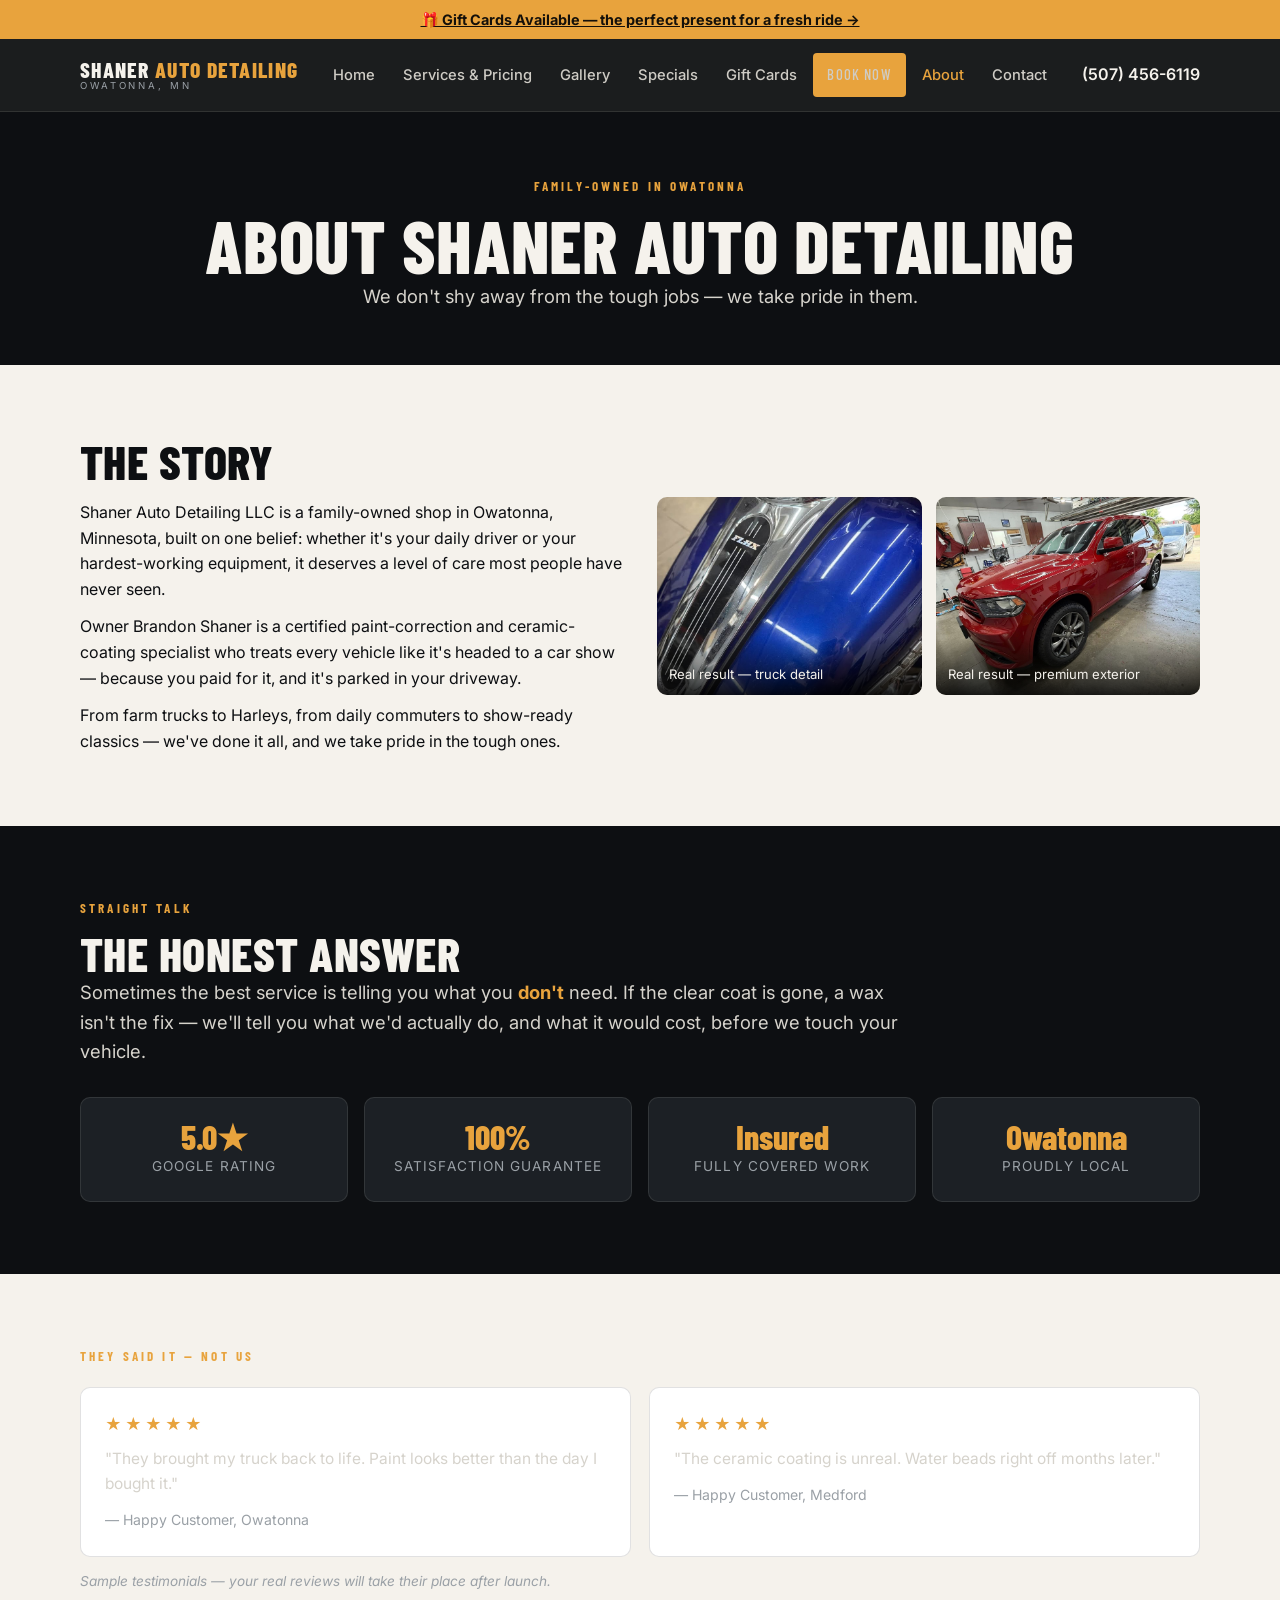
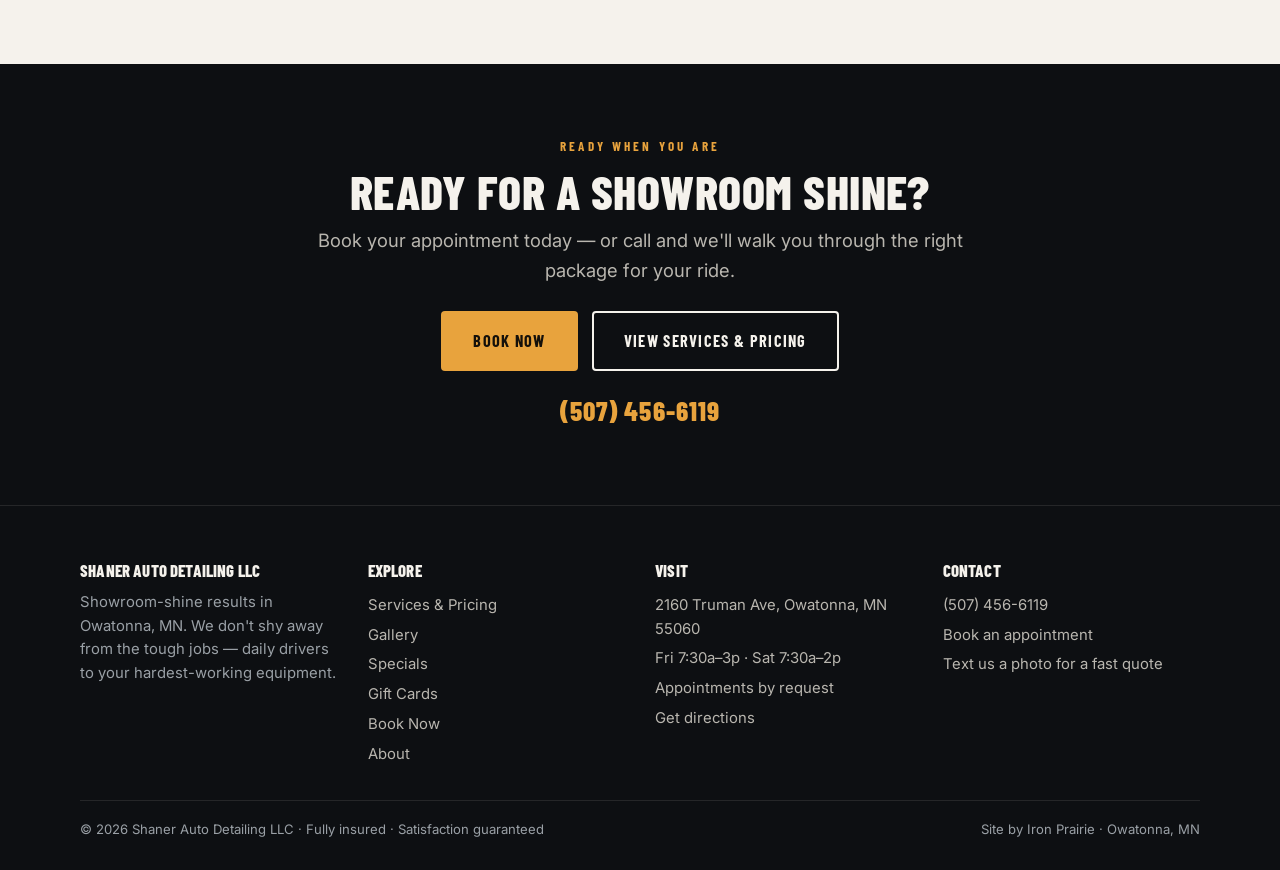
==== about.html @ 33a3d4a0 "Site complete: 8 pages, SEO stack, sitemap, robots, gallery categories" ====
<!DOCTYPE html>
<html lang="en">
<head>
<meta charset="UTF-8">
<meta name="viewport" content="width=device-width, initial-scale=1.0">
<title>About Us | Shaner Auto Detailing LLC — Owatonna, MN</title>
<meta name="description" content="Family-owned auto detailing shop in Owatonna, MN. Certified paint correction &amp; ceramic coating specialist. Real results, honest advice.">
<link rel="canonical" href="https://davebunn1.github.io/shaner-auto-detailing-website/about.html">
<meta property="og:title" content="About Us | Shaner Auto Detailing LLC — Owatonna, MN">
<meta property="og:description" content="Family-owned auto detailing shop in Owatonna, MN. Certified paint correction &amp; ceramic coating specialist. Real results, honest advice.">
<meta property="og:type" content="website">
<meta property="og:url" content="https://davebunn1.github.io/shaner-auto-detailing-website/about.html">
<meta property="og:image" content="https://davebunn1.github.io/shaner-auto-detailing-website/images/IMG_6364.JPG">
<meta name="theme-color" content="#0D0F12">
<link rel="preconnect" href="https://fonts.googleapis.com">
<link rel="preconnect" href="https://fonts.gstatic.com" crossorigin>
<link href="https://fonts.googleapis.com/css2?family=Barlow+Condensed:wght@600;700;800&family=Inter:wght@400;500;600&display=swap" rel="stylesheet">
<link rel="stylesheet" href="css/styles.css">
<link rel="icon" href="data:image/svg+xml,<svg xmlns='http://www.w3.org/2000/svg' viewBox='0 0 100 100'><text y='.9em' font-size='90'>🚗</text></svg>">
<script type="application/ld+json">
{
  "@context": "https://schema.org",
  "@type": "AutoDetailing",
  "name": "Shaner Auto Detailing LLC",
  "description": "Premium auto detailing, paint correction and ceramic coating in Owatonna, Minnesota.",
  "telephone": "+15074566119",
  "address": { "@type": "PostalAddress", "streetAddress": "2160 Truman Ave", "addressLocality": "Owatonna", "addressRegion": "MN", "postalCode": "55060", "addressCountry": "US" },
  "openingHours": ["Fr 07:30-15:00", "Sa 07:30-14:00"],
  "aggregateRating": { "@type": "AggregateRating", "ratingValue": "5.0", "reviewCount": "4" },
  "sameAs": ["https://www.facebook.com/groups/483912313063211/"]
}
</script>

</head>
<body>
<div class="topbar">
  <a href="gift-cards.html">🎁 Gift Cards Available — the perfect present for a fresh ride →</a>
</div>
<header class="site">
  <div class="container nav-wrap">
    <a class="brand" href="index.html">SHANER <span>AUTO DETAILING</span><small>Owatonna, MN</small></a>
    <nav class="main" aria-label="Main">
      <a href="index.html">Home</a>
      <a href="services-pricing.html">Services &amp; Pricing</a>
      <a href="gallery.html">Gallery</a>
      <a href="specials.html">Specials</a>
      <a href="gift-cards.html">Gift Cards</a>
      <a href="book.html" class="btn btn--primary btn-book">Book Now</a>
      <a href="about.html" class="active">About</a>
      <a href="contact.html">Contact</a>
    </nav>
    <div class="header-cta">
      <a class="header-phone" href="tel:+15074566119">(507) 456-6119</a>
      <button class="nav-toggle" aria-label="Menu">☰</button>
    </div>
  </div>
</header>
<main>
  <section class="page-hero">
    <div class="container">
      <div class="eyebrow">Family-owned in Owatonna</div>
      <h1 style="color:var(--cream)">About Shaner Auto Detailing</h1>
      <p class="lead" style="color:#d6d3cc">We don't shy away from the tough jobs — we take pride in them.</p>
    </div>
  </section>

  <section class="section--light">
    <div class="container" style="display:grid;grid-template-columns:repeat(auto-fit,minmax(280px,1fr));gap:34px;align-items:center">
      <div>
        <h2>The story</h2>
        <p style="margin-top:14px">Shaner Auto Detailing LLC is a family-owned shop in Owatonna, Minnesota, built on one belief: whether it's your daily driver or your hardest-working equipment, it deserves a level of care most people have never seen.</p>
        <p style="margin-top:12px">Owner Brandon Shaner is a certified paint-correction and ceramic-coating specialist who treats every vehicle like it's headed to a car show — because you paid for it, and it's parked in your driveway.</p>
        <p style="margin-top:12px">From farm trucks to Harleys, from daily commuters to show-ready classics — we've done it all, and we take pride in the tough ones.</p>
      </div>
      <div class="proof-grid" style="grid-template-columns:repeat(auto-fill,minmax(220px,1fr))">
        <figure class="proof-item"><img src="images/IMG_6311.JPG" alt="Truck detailed by Shaner Auto Detailing in Owatonna MN" loading="lazy"><figcaption class="proof-cap">Real result — truck detail</figcaption></figure>
        <figure class="proof-item"><img src="images/IMG_6365.JPG" alt="Premium exterior detail by Shaner Auto Detailing, Owatonna MN" loading="lazy"><figcaption class="proof-cap">Real result — premium exterior</figcaption></figure>
      </div>
    </div>
  </section>

  <section class="section--dark">
    <div class="container">
      <div class="eyebrow">Straight talk</div>
      <h2 style="color:var(--cream)">The honest answer</h2>
      <p class="lead" style="color:#d6d3cc;max-width:70ch">Sometimes the best service is telling you what you <b style="color:var(--amber)">don't</b> need. If the clear coat is gone, a wax isn't the fix — we'll tell you what we'd actually do, and what it would cost, before we touch your vehicle.</p>
      <div style="display:grid;grid-template-columns:repeat(auto-fit,minmax(240px,1fr));gap:16px;margin-top:30px">
        <div class="stat"><b>5.0★</b><span>Google rating</span></div>
        <div class="stat"><b>100%</b><span>Satisfaction guarantee</span></div>
        <div class="stat"><b>Insured</b><span>Fully covered work</span></div>
        <div class="stat"><b>Owatonna</b><span>Proudly local</span></div>
      </div>
    </div>
  </section>

  <section class="section--light">
    <div class="container">
      <div class="eyebrow">They said it — not us</div>
      <div class="reviews" style="margin-top:20px">
        <div class="review" style="background:#fff;border-color:rgba(13,15,18,.12)">
          <div class="stars">★★★★★</div>
          <p>"They brought my truck back to life. Paint looks better than the day I bought it."</p>
          <cite>— Happy Customer, Owatonna</cite>
        </div>
        <div class="review" style="background:#fff;border-color:rgba(13,15,18,.12)">
          <div class="stars">★★★★★</div>
          <p>"The ceramic coating is unreal. Water beads right off months later."</p>
          <cite>— Happy Customer, Medford</cite>
        </div>
      </div>
      <p class="review-sample-note" style="color:var(--muted)">Sample testimonials — your real reviews will take their place after launch.</p>
    </div>
  </section>
  <section class="section--dark cta-band">
    <div class="container">
      <div class="eyebrow">Ready when you are</div>
      <h2 style="color:var(--cream)">Ready for a showroom shine?</h2>
      <p class="lead" style="color:#b9b6af">Book your appointment today — or call and we'll walk you through the right package for your ride.</p>
      <div class="cta-actions">
        <a class="btn btn--primary" href="book.html">Book Now</a>
        <a class="btn btn--ghost" href="services-pricing.html">View Services &amp; Pricing</a>
      </div>
      <a class="cta-phone-big" href="tel:+15074566119">(507) 456-6119</a>
    </div>
  </section>
</main>
<footer class="site">
  <div class="container">
    <div class="footer-grid">
      <div>
        <h4>Shaner Auto Detailing LLC</h4>
        <p style="color:var(--muted);font-size:.93rem">Showroom-shine results in Owatonna, MN. We don't shy away from the tough jobs — daily drivers to your hardest-working equipment.</p>
      </div>
      <div>
        <h4>Explore</h4>
        <ul>
          <li><a href="services-pricing.html">Services &amp; Pricing</a></li>
          <li><a href="gallery.html">Gallery</a></li>
          <li><a href="specials.html">Specials</a></li>
          <li><a href="gift-cards.html">Gift Cards</a></li>
          <li><a href="book.html">Book Now</a></li>
          <li><a href="about.html">About</a></li>
        </ul>
      </div>
      <div>
        <h4>Visit</h4>
        <ul>
          <li>2160 Truman Ave, Owatonna, MN 55060</li>
          <li>Fri 7:30a–3p · Sat 7:30a–2p</li>
          <li>Appointments by request</li>
          <li><a href="contact.html">Get directions</a></li>
        </ul>
      </div>
      <div>
        <h4>Contact</h4>
        <ul>
          <li><a href="tel:+15074566119">(507) 456-6119</a></li>
          <li><a href="book.html">Book an appointment</a></li>
          <li><a href="contact.html">Text us a photo for a fast quote</a></li>
        </ul>
      </div>
    </div>
    <div class="footer-bottom">
      <span>© 2026 Shaner Auto Detailing LLC · Fully insured · Satisfaction guaranteed</span>
      <span>Site by Iron Prairie · Owatonna, MN</span>
    </div>
  </div>
</footer>
<div class="mobile-bar">
  <a class="mb-book" href="book.html">Book Now</a>
  <a class="mb-call" href="tel:+15074566119">Call (507) 456-6119</a>
</div>
<script src="js/scripts.js"></script>
</body>
</html>
---- css/styles.css ----
/* ============================================================
   SHANER AUTO DETAILING LLC — shared design system
   Iron Prairie · 2026-09-06 · premium dark/amber detailing
   Workers: use ONLY classes defined here. Never inline styles.
   ============================================================ */

:root {
  --charcoal: #0D0F12;
  --graphite: #15181C;
  --graphite-2: #1C2025;
  --amber: #E8A33D;
  --amber-hover: #F4B95A;
  --cream: #F5F2EC;
  --muted: #9AA0A6;
  --line: rgba(245, 242, 236, 0.10);
  --line-light: rgba(13, 15, 18, 0.12);
  --radius: 10px;
  --container: 1120px;
  --shadow: 0 20px 60px rgba(0,0,0,0.45);
  --font-display: "Barlow Condensed", "Arial Narrow", sans-serif;
  --font-body: "Inter", system-ui, -apple-system, sans-serif;
}

* { margin: 0; padding: 0; box-sizing: border-box; }

html { scroll-behavior: smooth; }

body {
  font-family: var(--font-body);
  color: var(--charcoal);
  background: var(--cream);
  line-height: 1.6;
  -webkit-font-smoothing: antialiased;
}

img { max-width: 100%; display: block; }
a { color: var(--amber); text-decoration: none; }
a:hover { color: var(--amber-hover); }
ul { list-style: none; }

.container { width: min(var(--container), 92%); margin-inline: auto; }
.sr-only { position: absolute; width: 1px; height: 1px; padding: 0; margin: -1px; overflow: hidden; clip: rect(0 0 0 0); white-space: nowrap; border: 0; }

section { padding: 72px 0; }
.section--dark { background: var(--charcoal); color: var(--cream); }
.section--graphite { background: var(--graphite); color: var(--cream); }
.section--light { background: var(--cream); color: var(--charcoal); }

.eyebrow {
  font-family: var(--font-display);
  text-transform: uppercase;
  letter-spacing: 0.24em;
  font-weight: 700;
  font-size: 0.82rem;
  color: var(--amber);
  margin-bottom: 10px;
}

h1, h2, h3, h4 {
  font-family: var(--font-display);
  font-weight: 800;
  line-height: 1.02;
  letter-spacing: 0.01em;
  text-transform: uppercase;
}

h1 { font-size: clamp(2.6rem, 6vw, 4.6rem); }
h2 { font-size: clamp(2rem, 4vw, 3rem); }
h3 { font-size: clamp(1.3rem, 2.4vw, 1.8rem); }

.section--light h1, .section--light h2, .section--light h3,
section:not(.section--dark):not(.section--graphite) h2,
section:not(.section--dark):not(.section--graphite) h3 { color: var(--charcoal); }
.section--dark h1, .section--dark h2, .section--dark h3,
.section--graphite h1, .section--graphite h2, .section--graphite h3 { color: var(--cream); }

.lead { font-size: 1.15rem; max-width: 60ch; }
.section--dark .lead, .section--graphite .lead { color: #d6d3cc; }
.muted { color: var(--muted); }

/* ---------- Buttons ---------- */
.btn {
  display: inline-block;
  font-family: var(--font-display);
  font-weight: 700;
  text-transform: uppercase;
  letter-spacing: 0.08em;
  font-size: 1.02rem;
  padding: 15px 30px;
  border-radius: 4px;
  border: 2px solid transparent;
  cursor: pointer;
  transition: all 0.18s ease;
  text-align: center;
}
.btn--primary { background: var(--amber); color: #14100a; }
.btn--primary:hover { background: var(--amber-hover); color: #14100a; transform: translateY(-1px); }
.btn--ghost { border-color: var(--cream); color: var(--cream); background: transparent; }
.btn--ghost:hover { background: rgba(245,242,236,0.10); color: var(--cream); }
.btn--darkghost { border-color: var(--charcoal); color: var(--charcoal); background: transparent; }
.btn--darkghost:hover { background: rgba(13,15,18,0.06); color: var(--charcoal); }
.btn--block { display: block; width: 100%; }
.btn-book { white-space: nowrap; }

/* ---------- Top gift-card strip ---------- */
.topbar {
  background: var(--amber);
  color: #14100a;
  text-align: center;
  font-weight: 600;
  font-size: 0.9rem;
  padding: 8px 16px;
}
.topbar a { color: #14100a; text-decoration: underline; font-weight: 700; }
.topbar a:hover { color: #000; }

/* ---------- Header ---------- */
header.site {
  position: sticky; top: 0; z-index: 100;
  background: rgba(13,15,18,0.94);
  backdrop-filter: blur(10px);
  border-bottom: 1px solid var(--line);
}
.nav-wrap { display: flex; align-items: center; justify-content: space-between; gap: 20px; padding: 14px 0; }
.brand { font-family: var(--font-display); font-weight: 800; text-transform: uppercase; letter-spacing: 0.06em; color: var(--cream); font-size: 1.35rem; line-height: 1; }
.brand span { color: var(--amber); }
.brand small { display: block; font-family: var(--font-body); font-weight: 400; font-size: 0.6rem; letter-spacing: 0.3em; color: var(--muted); text-transform: uppercase; }
nav.main ul { display: flex; align-items: center; gap: 4px; flex-wrap: wrap; }
nav.main a {
  color: #cfccc5; font-weight: 500; font-size: 0.92rem;
  padding: 8px 12px; border-radius: 4px;
}
nav.main a:hover { color: var(--cream); }
nav.main a.active { color: var(--amber); }
.header-cta { display: flex; align-items: center; gap: 12px; }
.header-phone { color: var(--cream); font-weight: 600; white-space: nowrap; }
.header-phone:hover { color: var(--amber); }
.nav-toggle { display: none; background: none; border: 0; color: var(--cream); font-size: 1.6rem; cursor: pointer; line-height: 1; }

/* ---------- Mobile bottom action bar ---------- */
.mobile-bar { display: none; }

/* ---------- Hero ---------- */
.hero {
  position: relative;
  background: var(--charcoal) center/cover no-repeat;
  color: var(--cream);
  text-align: center;
  padding: 96px 0 110px;
  overflow: hidden;
}
.hero::before {
  content: "";
  position: absolute; inset: 0;
  background: linear-gradient(180deg, rgba(13,15,18,0.55) 0%, rgba(13,15,18,0.82) 100%);
}
.hero > .container { position: relative; z-index: 2; }
.hero-logo { display: flex; justify-content: center; margin-bottom: 26px; }
.hero-logo img {
  width: min(500px, 90vw);
  filter: drop-shadow(0 0 34px rgba(232,163,61,0.35));
}
.hero h1 { margin-bottom: 18px; color: var(--cream); }
.hero .lead { margin-inline: auto; margin-bottom: 30px; }
.hero-ctas { display: flex; gap: 14px; justify-content: center; flex-wrap: wrap; }
.hero-wordmark { font-family: var(--font-display); font-weight: 800; font-size: clamp(2.8rem, 8vw, 5rem); letter-spacing: 0.02em; line-height: 0.95; text-transform: uppercase; color: var(--cream); }
.hero-wordmark span { color: var(--amber); }
.hero-wordmark-sub { font-family: var(--font-display); letter-spacing: 0.42em; text-transform: uppercase; font-weight: 600; color: var(--muted); font-size: clamp(0.8rem, 2vw, 1.05rem); margin-top: 6px; }

/* ---------- Trust ribbon / stats ---------- */
.trust-ribbon { display: flex; gap: 26px; justify-content: center; flex-wrap: wrap; margin-top: 34px; color: #d6d3cc; font-size: 0.95rem; font-weight: 500; }
.trust-ribbon b { color: var(--amber); }
.stat-band { display: grid; grid-template-columns: repeat(auto-fit, minmax(190px, 1fr)); gap: 18px; }
.stat { background: var(--graphite-2); border: 1px solid var(--line); border-radius: var(--radius); padding: 22px; text-align: center; }
.stat b { display: block; font-family: var(--font-display); font-size: 2.1rem; font-weight: 800; color: var(--amber); line-height: 1; }
.stat span { font-size: 0.85rem; color: var(--muted); text-transform: uppercase; letter-spacing: 0.08em; }

/* ---------- Pillars ---------- */
.pillars { display: grid; grid-template-columns: repeat(auto-fit, minmax(240px, 1fr)); gap: 18px; }
.pillar { background: var(--graphite-2); border: 1px solid var(--line); border-radius: var(--radius); padding: 26px; border-top: 3px solid var(--amber); }
.pillar h3 { color: var(--cream); margin-bottom: 8px; }
.pillar p { color: #b9b6af; font-size: 0.95rem; }

/* ---------- Package cards ---------- */
.pkg-cards { display: grid; grid-template-columns: repeat(auto-fit, minmax(260px, 1fr)); gap: 20px; align-items: stretch; }
.pkg-card {
  position: relative;
  background: var(--cream);
  border: 1px solid var(--line-light);
  border-radius: var(--radius);
  padding: 30px 26px 26px;
  display: flex; flex-direction: column;
  box-shadow: 0 6px 24px rgba(13,15,18,0.06);
}
.section--dark .pkg-card, .section--graphite .pkg-card { background: var(--graphite-2); border-color: var(--line); color: var(--cream); }
.pkg-card--popular { border: 2px solid var(--amber); box-shadow: 0 18px 44px rgba(232,163,61,0.18); }
.popular-tag {
  position: absolute; top: -14px; left: 50%; transform: translateX(-50%);
  background: var(--amber); color: #14100a;
  font-family: var(--font-display); font-weight: 800; font-size: 0.8rem; letter-spacing: 0.16em;
  text-transform: uppercase; padding: 6px 16px; border-radius: 20px; white-space: nowrap;
}
.pkg-name { font-family: var(--font-display); font-weight: 800; font-size: 1.6rem; text-transform: uppercase; color: var(--charcoal); }
.section--dark .pkg-name, .section--graphite .pkg-name { color: var(--cream); }
.pkg-price { font-family: var(--font-display); font-weight: 800; font-size: 2.6rem; color: var(--amber); margin: 8px 0 2px; line-height: 1; }
.pkg-price small { font-size: 1rem; font-family: var(--font-body); color: var(--muted); font-weight: 500; }
.pkg-time { font-size: 0.82rem; color: var(--muted); text-transform: uppercase; letter-spacing: 0.06em; margin-bottom: 14px; }
.pkg-includes { flex: 1; margin-bottom: 20px; }
.pkg-includes li { padding: 5px 0 5px 26px; position: relative; font-size: 0.95rem; color: #3c3f45; }
.section--dark .pkg-includes li, .section--graphite .pkg-includes li { color: #c9c6bf; }
.pkg-includes li::before { content: "✓"; position: absolute; left: 0; color: var(--amber); font-weight: 700; }
.pkg-note { font-size: 0.85rem; color: var(--muted); margin-bottom: 14px; }

/* ---------- Add-ons ---------- */
.addons { display: grid; grid-template-columns: repeat(auto-fit, minmax(230px, 1fr)); gap: 10px 26px; }
.addon { display: flex; justify-content: space-between; gap: 14px; border-bottom: 1px dashed var(--line-light); padding: 9px 0; font-size: 0.96rem; }
.section--dark .addon, .section--graphite .addon { border-color: var(--line); color: #d6d3cc; }
.addon b { color: var(--amber); white-space: nowrap; }

/* ---------- Proof / gallery ---------- */
.proof-grid { display: grid; grid-template-columns: repeat(auto-fill, minmax(250px, 1fr)); gap: 14px; }
.proof-item { position: relative; border-radius: var(--radius); overflow: hidden; background: var(--graphite-2); }
.proof-item img { width: 100%; aspect-ratio: 4/3; object-fit: cover; transition: transform 0.3s ease; }
.proof-item:hover img { transform: scale(1.04); }
.proof-cap { position: absolute; left: 0; right: 0; bottom: 0; padding: 26px 12px 10px; font-size: 0.82rem; color: var(--cream); background: linear-gradient(transparent, rgba(0,0,0,0.85)); }
.proof-cap a { display: block; font-weight: 700; color: var(--amber); }
.proof-cap a:hover { color: var(--amber-hover); }
.gallery-tabs { display: flex; gap: 8px; flex-wrap: wrap; margin-bottom: 24px; }
.gallery-tab { border: 1px solid var(--line-light); background: transparent; color: var(--charcoal); font-family: var(--font-display); text-transform: uppercase; letter-spacing: 0.08em; font-weight: 700; padding: 8px 18px; border-radius: 30px; cursor: pointer; }
.section--dark .gallery-tab, .section--graphite .gallery-tab { border-color: var(--line); color: var(--cream); }
.gallery-tab.active { background: var(--amber); border-color: var(--amber); color: #14100a; }
.gallery-grid { display: grid; grid-template-columns: repeat(auto-fill, minmax(220px, 1fr)); gap: 12px; }
.gallery-grid .proof-item { cursor: zoom-in; }
.gallery-item.hidden { display: none; }

/* ---------- Before/after slider ---------- */
.beforeafter { position: relative; width: 100%; max-width: 720px; margin-inline: auto; aspect-ratio: 16/10; overflow: hidden; border-radius: var(--radius); user-select: none; touch-action: none; }
.beforeafter img { position: absolute; inset: 0; width: 100%; height: 100%; object-fit: cover; pointer-events: none; }
.beforeafter .ba-after { clip-path: inset(0 0 0 50%); }
.beforeafter .ba-divider { position: absolute; top: 0; bottom: 0; left: 50%; width: 3px; background: var(--amber); cursor: ew-resize; transform: translateX(-50%); }
.beforeafter .ba-handle { position: absolute; top: 50%; left: 50%; transform: translate(-50%, -50%); width: 44px; height: 44px; border-radius: 50%; background: var(--amber); color: #14100a; display: grid; place-items: center; font-size: 1.1rem; box-shadow: 0 4px 14px rgba(0,0,0,0.5); }
.ba-label { position: absolute; top: 12px; font-family: var(--font-display); font-weight: 700; letter-spacing: 0.12em; text-transform: uppercase; font-size: 0.78rem; background: rgba(13,15,18,0.75); color: var(--cream); padding: 4px 12px; border-radius: 20px; }
.ba-label--before { left: 12px; }
.ba-label--after { right: 12px; }

/* ---------- Reviews ---------- */
.reviews { display: grid; grid-template-columns: repeat(auto-fit, minmax(280px, 1fr)); gap: 18px; }
.review { background: var(--graphite-2); border: 1px solid var(--line); border-radius: var(--radius); padding: 24px; }
.review .stars { color: var(--amber); letter-spacing: 0.18em; margin-bottom: 10px; }
.review p { color: #d6d3cc; font-size: 0.97rem; }
.review cite { display: block; margin-top: 12px; font-style: normal; color: var(--muted); font-size: 0.88rem; }
.review-sample-note { font-size: 0.85rem; color: var(--muted); font-style: italic; margin-top: 14px; }

/* ---------- FAQ ---------- */
.faq details { background: var(--graphite-2); border: 1px solid var(--line); border-radius: var(--radius); padding: 16px 20px; margin-bottom: 10px; }
.faq summary { cursor: pointer; font-weight: 600; color: var(--cream); }
.faq details p { color: #b9b6af; margin-top: 10px; font-size: 0.95rem; }

/* ---------- Demo badge / gift denoms / booking demo ---------- */
.demo-badge {
  display: inline-block;
  border: 2px dashed var(--amber);
  color: var(--amber);
  font-family: var(--font-display); font-weight: 700; text-transform: uppercase;
  letter-spacing: 0.14em; font-size: 0.8rem;
  padding: 6px 14px; border-radius: 4px;
}
.offer-deadline {
  display: inline-block;
  background: rgba(232,163,61,0.14);
  border: 1px solid var(--amber);
  color: var(--amber);
  font-family: var(--font-display); font-weight: 700; text-transform: uppercase;
  letter-spacing: 0.1em; font-size: 0.8rem;
  padding: 5px 14px; border-radius: 20px;
  margin-bottom: 12px;
}
button.gift-denom { font: inherit; color: var(--cream); cursor: pointer; }
button.gift-denom span { display: block; margin-top: 4px; }
.gift-denoms { display: grid; grid-template-columns: repeat(auto-fit, minmax(180px, 1fr)); gap: 16px; max-width: 820px; margin-inline: auto; }
.gift-denom { background: var(--graphite-2); border: 1px solid var(--line); border-radius: var(--radius); padding: 24px 18px; text-align: center; cursor: pointer; transition: all 0.18s ease; }
.gift-denom:hover { border-color: var(--amber); transform: translateY(-2px); }
.gift-denom b { font-family: var(--font-display); font-size: 2.2rem; font-weight: 800; color: var(--amber); display: block; }
.gift-denom span { color: var(--muted); font-size: 0.88rem; }
.giftcard-visual { max-width: 380px; margin-inline: auto; border-radius: 14px; overflow: hidden; box-shadow: var(--shadow); border: 1px solid var(--line); }
.giftcard-visual img { width: 100%; aspect-ratio: 5/3; object-fit: cover; }
.booking-demo { max-width: 640px; margin-inline: auto; background: var(--graphite-2); border: 1px solid var(--line); border-radius: var(--radius); padding: 28px; text-align: left; }
.booking-demo h3 { color: var(--cream); }
.demo-calendar { display: grid; grid-template-columns: repeat(7, 1fr); gap: 6px; margin: 16px 0; }
.demo-calendar .day { aspect-ratio: 1; border-radius: 6px; border: 1px solid var(--line); display: grid; place-items: center; font-size: 0.85rem; color: #b9b6af; }
.demo-calendar .day.available { background: rgba(232,163,61,0.16); color: var(--amber); border-color: rgba(232,163,61,0.5); font-weight: 600; }
.demo-calendar .day.unavailable { opacity: 0.28; }
.demo-fields { display: grid; gap: 10px; margin: 16px 0; }
.demo-fields input, .demo-fields select {
  width: 100%; background: var(--charcoal); border: 1px solid var(--line); color: var(--cream);
  border-radius: 6px; padding: 12px 14px; font-family: var(--font-body); font-size: 0.95rem;
}
.demo-fields input:focus, .demo-fields select:focus { outline: none; border-color: var(--amber); }

/* ---------- Modal ---------- */
.modal-overlay { position: fixed; inset: 0; background: rgba(10,10,12,0.78); display: none; align-items: center; justify-content: center; z-index: 300; padding: 20px; }
.modal-overlay.open { display: flex; }
.modal { background: var(--graphite); color: var(--cream); border: 1px solid var(--line); border-radius: 14px; max-width: 500px; width: 100%; padding: 30px; position: relative; box-shadow: var(--shadow); }
.modal h3 { color: var(--cream); }
.modal .close-modal { position: absolute; top: 14px; right: 16px; background: none; border: 0; color: var(--muted); font-size: 1.6rem; cursor: pointer; line-height: 1; }
.modal p { color: #b9b6af; }
.modal .demo-fields { margin-top: 14px; }
.modal-note { margin-top: 16px; font-size: 0.85rem; color: var(--amber); }

/* ---------- CTA band / footer ---------- */
.cta-band { text-align: center; }
.cta-band h2 { margin-bottom: 10px; }
.cta-band .lead { margin-inline: auto; margin-bottom: 26px; }
.cta-actions { display: flex; gap: 14px; justify-content: center; flex-wrap: wrap; }
.cta-phone-big { display: inline-block; margin-top: 18px; font-family: var(--font-display); font-size: 1.7rem; font-weight: 800; color: var(--amber); letter-spacing: 0.04em; }
.cta-phone-big:hover { color: var(--amber-hover); }

footer.site { background: var(--charcoal); color: #b9b6af; padding: 56px 0 30px; border-top: 1px solid var(--line); }
.footer-grid { display: grid; grid-template-columns: repeat(auto-fit, minmax(220px, 1fr)); gap: 30px; margin-bottom: 30px; }
footer h4 { color: var(--cream); font-size: 1.05rem; margin-bottom: 12px; }
footer a { color: #b9b6af; }
footer a:hover { color: var(--amber); }
footer li { padding: 3px 0; font-size: 0.93rem; }
.footer-bottom { border-top: 1px solid var(--line); padding-top: 18px; font-size: 0.82rem; color: var(--muted); display: flex; justify-content: space-between; gap: 12px; flex-wrap: wrap; }

/* ---------- Page hero (inner pages) ---------- */
.page-hero { background: var(--charcoal); color: var(--cream); padding: 64px 0 54px; text-align: center; }
.page-hero h1 { color: var(--cream); }
.page-hero .lead { margin-inline: auto; color: #d6d3cc; max-width: 64ch; }

/* ---------- Map / contact ---------- */
.map-frame { border: 0; width: 100%; height: 380px; border-radius: var(--radius); filter: saturate(0.85); }
.contact-grid { display: grid; grid-template-columns: 1.1fr 1fr; gap: 26px; align-items: start; }
.contact-info-card { background: var(--graphite-2); border: 1px solid var(--line); border-radius: var(--radius); padding: 26px; }
.contact-info-card li { padding: 8px 0; color: #d6d3cc; border-bottom: 1px solid var(--line); }
.contact-info-card li:last-child { border-bottom: 0; }
.contact-info-card b { color: var(--amber); }

/* ---------- Lightbox ---------- */
.lightbox { position: fixed; inset: 0; background: rgba(8,9,11,0.94); display: none; align-items: center; justify-content: center; z-index: 400; padding: 3vh 3vw; }
.lightbox.open { display: flex; }
.lightbox img { max-width: 100%; max-height: 88vh; border-radius: 8px; }
.lightbox .lb-cap { position: absolute; bottom: 2vh; left: 0; right: 0; text-align: center; color: var(--cream); font-size: 0.9rem; }
.lightbox .lb-close, .lightbox .lb-prev, .lightbox .lb-next { position: absolute; background: rgba(13,15,18,0.7); border: 0; color: var(--cream); width: 46px; height: 46px; border-radius: 50%; cursor: pointer; font-size: 1.4rem; }
.lightbox .lb-close { top: 18px; right: 18px; }
.lightbox .lb-prev { left: 14px; top: 50%; transform: translateY(-50%); }
.lightbox .lb-next { right: 14px; top: 50%; transform: translateY(-50%); }

/* ---------- Responsive ---------- */
@media (max-width: 860px) {
  nav.main { display: none; }
  nav.main.open { display: flex; position: absolute; top: 100%; left: 0; right: 0; background: var(--graphite); flex-direction: column; padding: 14px 6%; border-bottom: 1px solid var(--line); }
  .nav-toggle { display: block; }
  .header-phone { display: none; }
  section { padding: 52px 0; }
  .contact-grid { grid-template-columns: 1fr; }
  .mobile-bar {
    display: flex; position: fixed; bottom: 0; left: 0; right: 0; z-index: 200;
    background: var(--charcoal); border-top: 1px solid var(--line);
  }
  .mobile-bar a { flex: 1; text-align: center; padding: 15px 6px; font-family: var(--font-display); font-weight: 700; text-transform: uppercase; letter-spacing: 0.06em; font-size: 0.98rem; }
  .mobile-bar .mb-book { background: var(--amber); color: #14100a; }
  .mobile-bar .mb-call { color: var(--cream); border-left: 1px solid var(--line); }
  body { padding-bottom: 54px; }
}

@media (max-width: 520px) {
  .btn { padding: 13px 20px; font-size: 0.96rem; }
  .proof-grid, .gallery-grid { grid-template-columns: repeat(auto-fill, minmax(150px, 1fr)); }
}
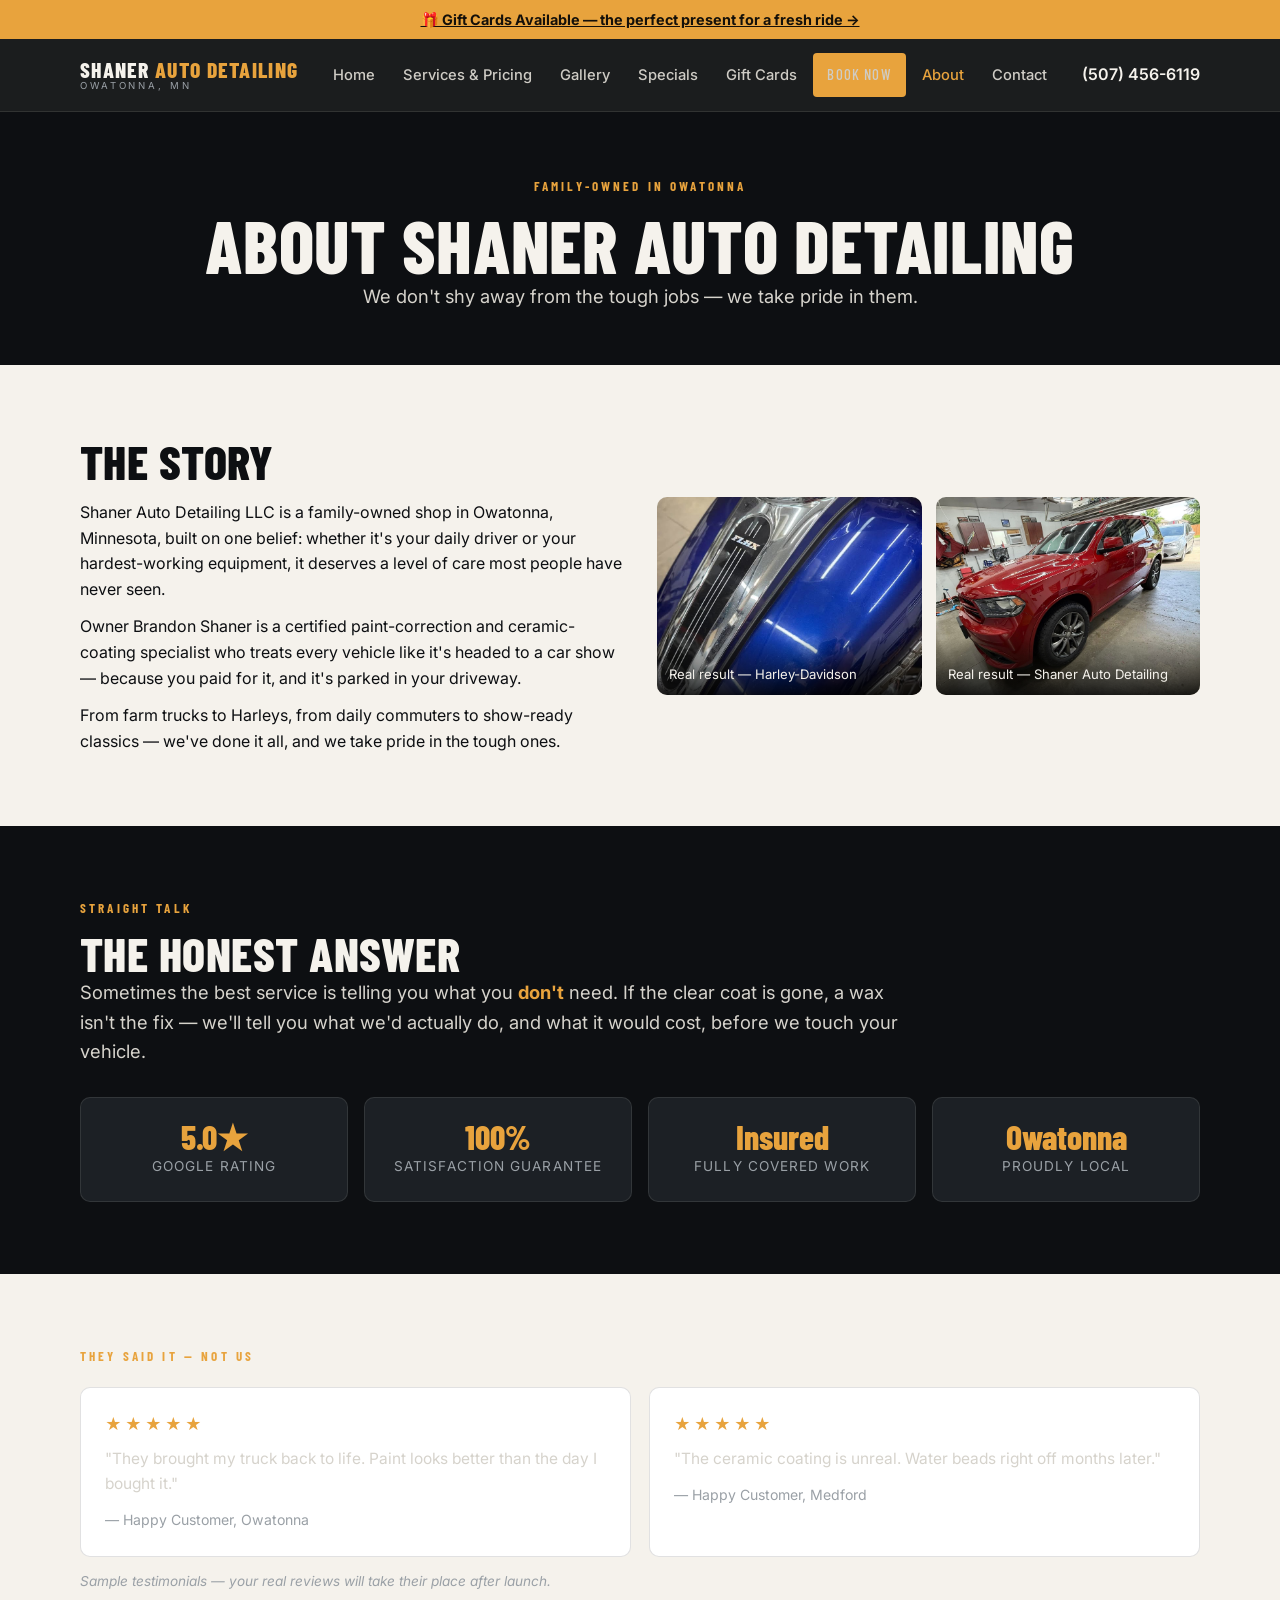
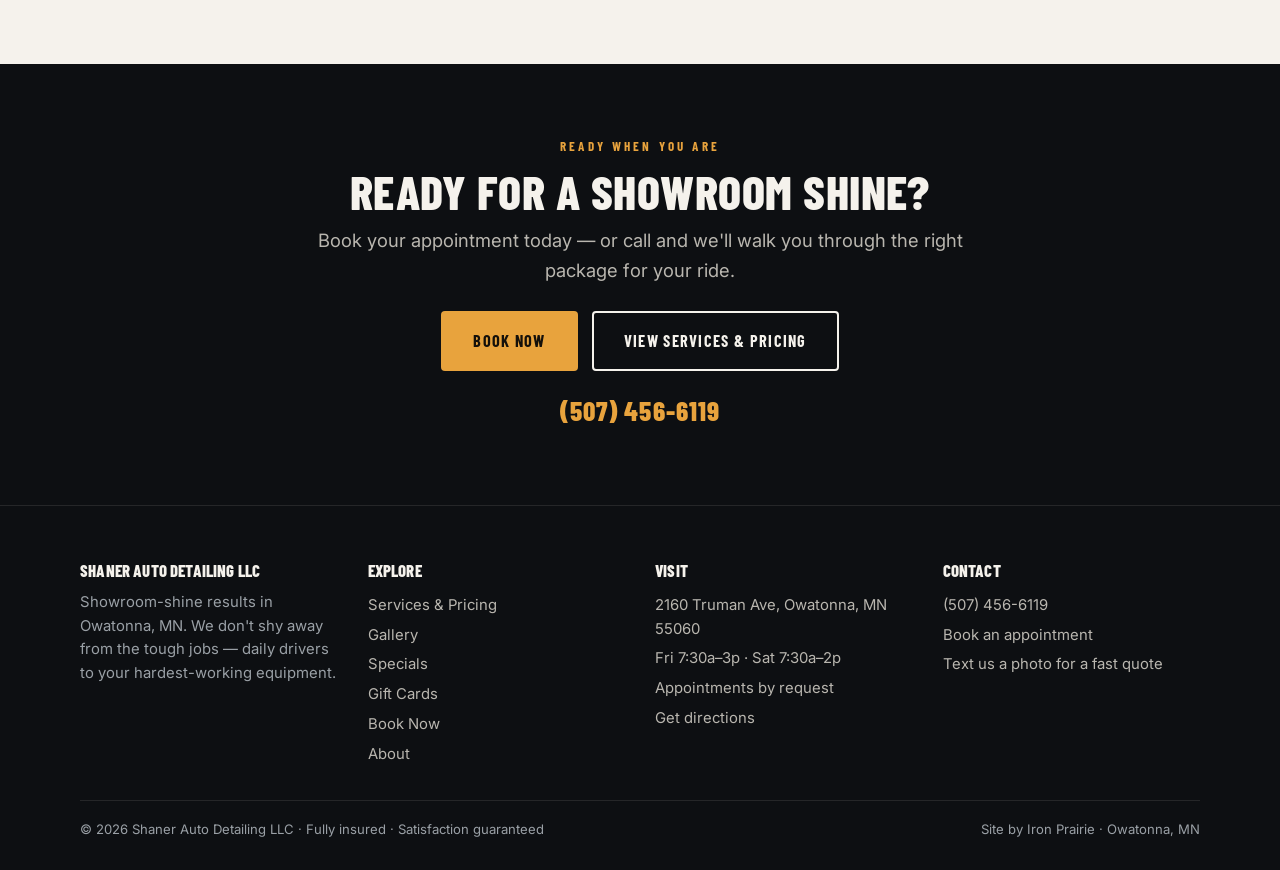
==== commit 7540863a: "Fix Harley caption; neutralize unverified photo captions" ====
--- a/about.html
+++ b/about.html
@@ -73,8 +73,8 @@
         <p style="margin-top:12px">From farm trucks to Harleys, from daily commuters to show-ready classics — we've done it all, and we take pride in the tough ones.</p>
       </div>
       <div class="proof-grid" style="grid-template-columns:repeat(auto-fill,minmax(220px,1fr))">
-        <figure class="proof-item"><img src="images/IMG_6311.JPG" alt="Truck detailed by Shaner Auto Detailing in Owatonna MN" loading="lazy"><figcaption class="proof-cap">Real result — truck detail</figcaption></figure>
-        <figure class="proof-item"><img src="images/IMG_6365.JPG" alt="Premium exterior detail by Shaner Auto Detailing, Owatonna MN" loading="lazy"><figcaption class="proof-cap">Real result — premium exterior</figcaption></figure>
+        <figure class="proof-item"><img src="images/IMG_6311.JPG" alt="Harley-Davidson detailed by Shaner Auto Detailing in Owatonna MN" loading="lazy"><figcaption class="proof-cap">Real result — Harley-Davidson</figcaption></figure>
+        <figure class="proof-item"><img src="images/IMG_6365.JPG" alt="Real detailing result — Shaner Auto Detailing, Owatonna MN" loading="lazy"><figcaption class="proof-cap">Real result — Shaner Auto Detailing</figcaption></figure>
       </div>
     </div>
   </section>
--- a/css/styles.css
+++ b/css/styles.css
@@ -166,6 +166,7 @@
 .hero-wordmark { font-family: var(--font-display); font-weight: 800; font-size: clamp(2.8rem, 8vw, 5rem); letter-spacing: 0.02em; line-height: 0.95; text-transform: uppercase; color: var(--cream); }
 .hero-wordmark span { color: var(--amber); }
 .hero-wordmark-sub { font-family: var(--font-display); letter-spacing: 0.42em; text-transform: uppercase; font-weight: 600; color: var(--muted); font-size: clamp(0.8rem, 2vw, 1.05rem); margin-top: 6px; }
+.hero--home { background-image: url('../images/IMG_6365.JPG'); }
 
 /* ---------- Trust ribbon / stats ---------- */
 .trust-ribbon { display: flex; gap: 26px; justify-content: center; flex-wrap: wrap; margin-top: 34px; color: #d6d3cc; font-size: 0.95rem; font-weight: 500; }
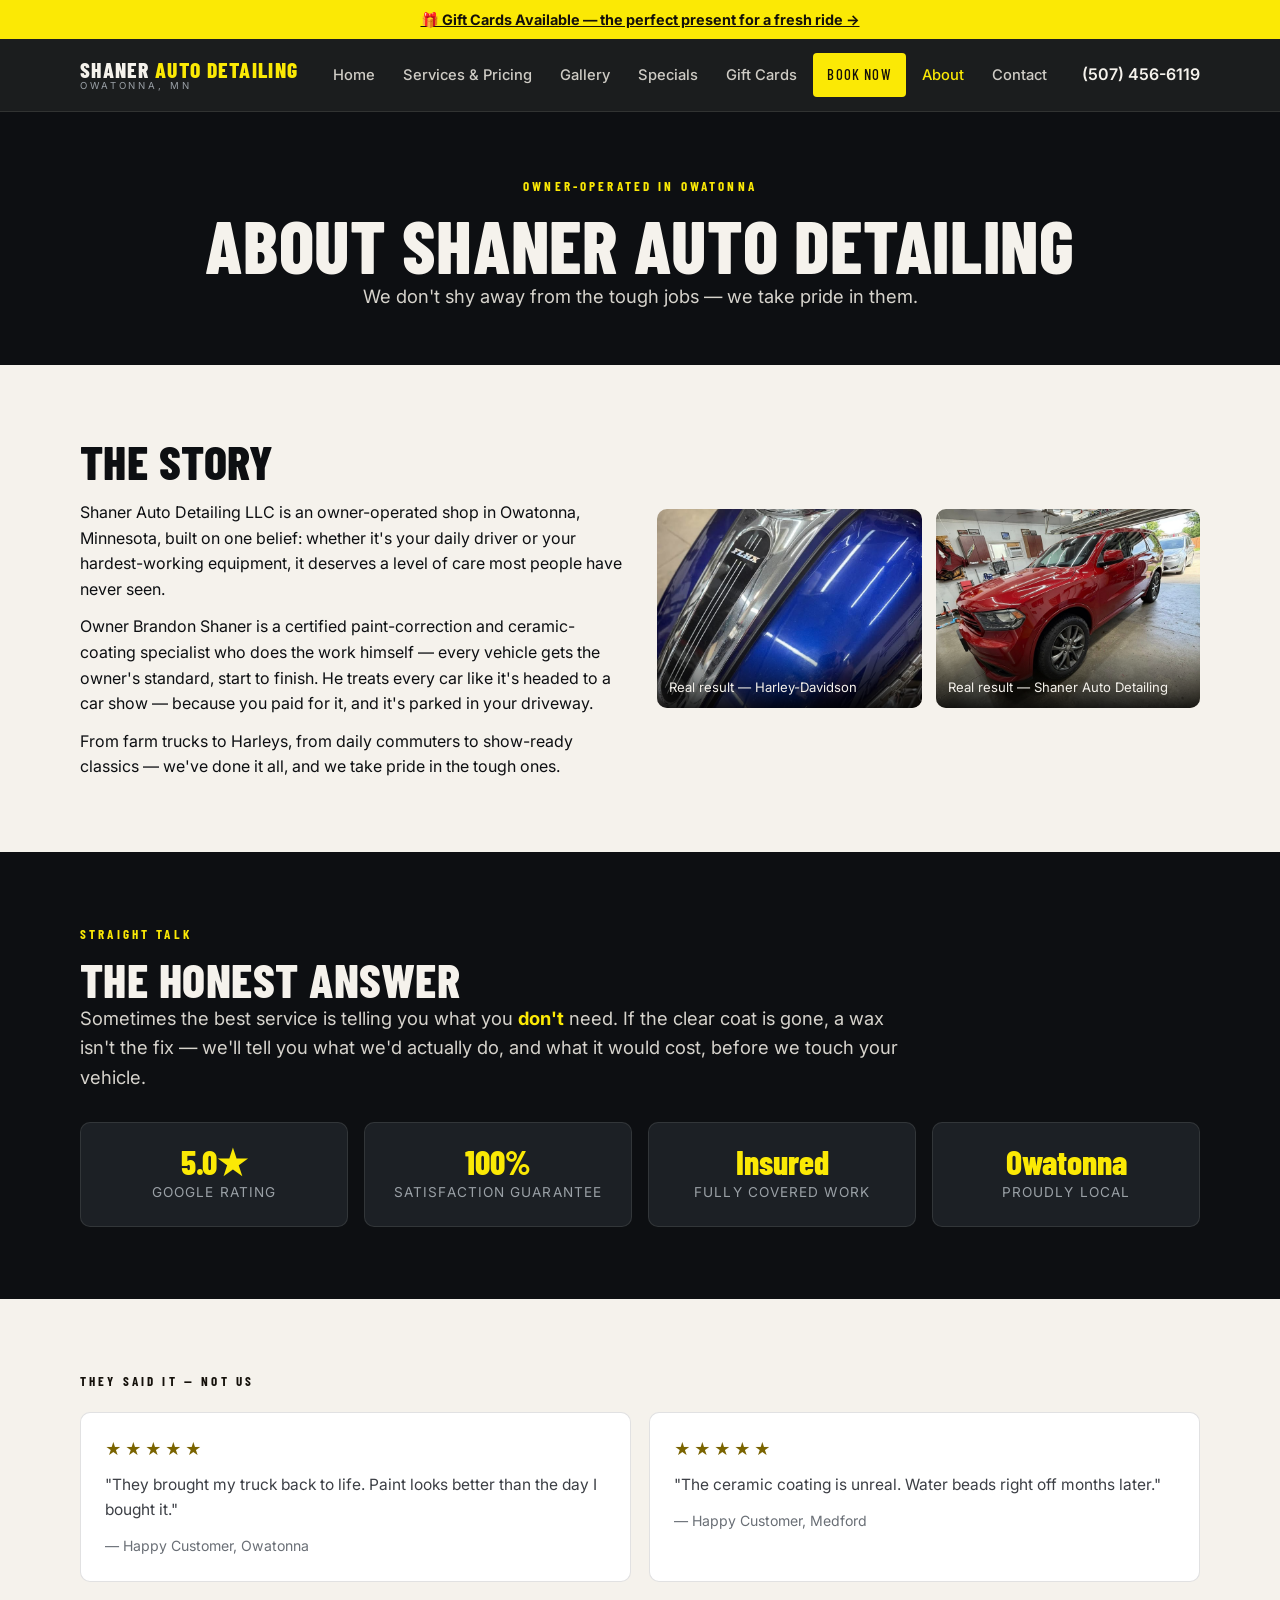
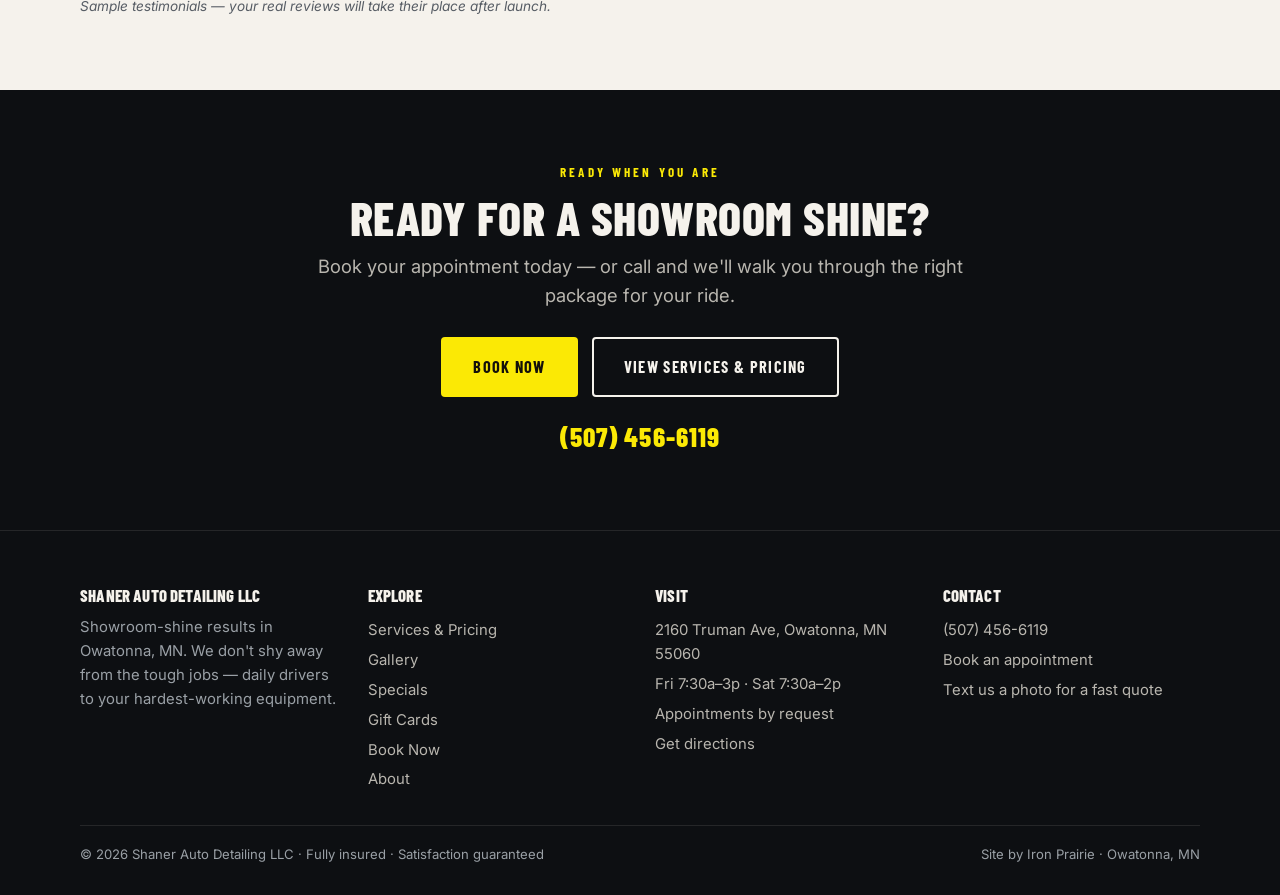
==== commit c5d1bff4: "Identity: owner-operated & independent voice (Brandon solo, ex-All The Details) — About story/meta/t" ====
--- a/about.html
+++ b/about.html
@@ -4,10 +4,10 @@
 <meta charset="UTF-8">
 <meta name="viewport" content="width=device-width, initial-scale=1.0">
 <title>About Us | Shaner Auto Detailing LLC — Owatonna, MN</title>
-<meta name="description" content="Family-owned auto detailing shop in Owatonna, MN. Certified paint correction &amp; ceramic coating specialist. Real results, honest advice.">
+<meta name="description" content="Owner-operated auto detailing shop in Owatonna, MN. Brandon Shaner does the work himself. Certified paint correction &amp; ceramic coating specialist. Real results, honest advice.">
 <link rel="canonical" href="https://davebunn1.github.io/shaner-auto-detailing-website/about.html">
 <meta property="og:title" content="About Us | Shaner Auto Detailing LLC — Owatonna, MN">
-<meta property="og:description" content="Family-owned auto detailing shop in Owatonna, MN. Certified paint correction &amp; ceramic coating specialist. Real results, honest advice.">
+<meta property="og:description" content="Owner-operated auto detailing shop in Owatonna, MN. Brandon Shaner does the work himself. Certified paint correction &amp; ceramic coating specialist. Real results, honest advice.">
 <meta property="og:type" content="website">
 <meta property="og:url" content="https://davebunn1.github.io/shaner-auto-detailing-website/about.html">
 <meta property="og:image" content="https://davebunn1.github.io/shaner-auto-detailing-website/images/IMG_6364.JPG">
@@ -58,7 +58,7 @@
 <main>
   <section class="page-hero">
     <div class="container">
-      <div class="eyebrow">Family-owned in Owatonna</div>
+      <div class="eyebrow">Owner-operated in Owatonna</div>
       <h1 style="color:var(--cream)">About Shaner Auto Detailing</h1>
       <p class="lead" style="color:#d6d3cc">We don't shy away from the tough jobs — we take pride in them.</p>
     </div>
@@ -68,8 +68,8 @@
     <div class="container" style="display:grid;grid-template-columns:repeat(auto-fit,minmax(280px,1fr));gap:34px;align-items:center">
       <div>
         <h2>The story</h2>
-        <p style="margin-top:14px">Shaner Auto Detailing LLC is a family-owned shop in Owatonna, Minnesota, built on one belief: whether it's your daily driver or your hardest-working equipment, it deserves a level of care most people have never seen.</p>
-        <p style="margin-top:12px">Owner Brandon Shaner is a certified paint-correction and ceramic-coating specialist who treats every vehicle like it's headed to a car show — because you paid for it, and it's parked in your driveway.</p>
+        <p style="margin-top:14px">Shaner Auto Detailing LLC is an owner-operated shop in Owatonna, Minnesota, built on one belief: whether it's your daily driver or your hardest-working equipment, it deserves a level of care most people have never seen.</p>
+        <p style="margin-top:12px">Owner Brandon Shaner is a certified paint-correction and ceramic-coating specialist who does the work himself — every vehicle gets the owner's standard, start to finish. He treats every car like it's headed to a car show — because you paid for it, and it's parked in your driveway.</p>
         <p style="margin-top:12px">From farm trucks to Harleys, from daily commuters to show-ready classics — we've done it all, and we take pride in the tough ones.</p>
       </div>
       <div class="proof-grid" style="grid-template-columns:repeat(auto-fill,minmax(220px,1fr))">
--- a/css/styles.css
+++ b/css/styles.css
@@ -1,6 +1,6 @@
 /* ============================================================
    SHANER AUTO DETAILING LLC — shared design system
-   Iron Prairie · 2026-09-06 · premium dark/amber detailing
+   Iron Prairie · 2026-09-06 · premium dark/Shaner-yellow detailing
    Workers: use ONLY classes defined here. Never inline styles.
    ============================================================ */
 
@@ -8,8 +8,8 @@
   --charcoal: #0D0F12;
   --graphite: #15181C;
   --graphite-2: #1C2025;
-  --amber: #E8A33D;
-  --amber-hover: #F4B95A;
+  --amber: #FBE905;
+  --amber-hover: #E4D600;
   --cream: #F5F2EC;
   --muted: #9AA0A6;
   --line: rgba(245, 242, 236, 0.10);
@@ -158,7 +158,7 @@
 .hero-logo { display: flex; justify-content: center; margin-bottom: 26px; }
 .hero-logo img {
   width: min(500px, 90vw);
-  filter: drop-shadow(0 0 34px rgba(232,163,61,0.35));
+  filter: drop-shadow(0 0 34px rgba(251,233,5,0.35));
 }
 .hero h1 { margin-bottom: 18px; color: var(--cream); }
 .hero .lead { margin-inline: auto; margin-bottom: 30px; }
@@ -194,7 +194,7 @@
   box-shadow: 0 6px 24px rgba(13,15,18,0.06);
 }
 .section--dark .pkg-card, .section--graphite .pkg-card { background: var(--graphite-2); border-color: var(--line); color: var(--cream); }
-.pkg-card--popular { border: 2px solid var(--amber); box-shadow: 0 18px 44px rgba(232,163,61,0.18); }
+.pkg-card--popular { border: 2px solid var(--amber); box-shadow: 0 18px 44px rgba(251,233,5,0.18); }
 .popular-tag {
   position: absolute; top: -14px; left: 50%; transform: translateX(-50%);
   background: var(--amber); color: #14100a;
@@ -268,7 +268,7 @@
 }
 .offer-deadline {
   display: inline-block;
-  background: rgba(232,163,61,0.14);
+  background: rgba(251,233,5,0.14);
   border: 1px solid var(--amber);
   color: var(--amber);
   font-family: var(--font-display); font-weight: 700; text-transform: uppercase;
@@ -289,7 +289,7 @@
 .booking-demo h3 { color: var(--cream); }
 .demo-calendar { display: grid; grid-template-columns: repeat(7, 1fr); gap: 6px; margin: 16px 0; }
 .demo-calendar .day { aspect-ratio: 1; border-radius: 6px; border: 1px solid var(--line); display: grid; place-items: center; font-size: 0.85rem; color: #b9b6af; }
-.demo-calendar .day.available { background: rgba(232,163,61,0.16); color: var(--amber); border-color: rgba(232,163,61,0.5); font-weight: 600; }
+.demo-calendar .day.available { background: rgba(251,233,5,0.16); color: var(--amber); border-color: rgba(251,233,5,0.5); font-weight: 600; }
 .demo-calendar .day.unavailable { opacity: 0.28; }
 .demo-fields { display: grid; gap: 10px; margin: 16px 0; }
 .demo-fields input, .demo-fields select {
@@ -369,3 +369,85 @@
   .btn { padding: 13px 20px; font-size: 0.96rem; }
   .proof-grid, .gallery-grid { grid-template-columns: repeat(auto-fill, minmax(150px, 1fr)); }
 }
+
+/* ============================================================
+   CONTRAST & READABILITY FIXES (rendered-audit driven, 09-06).
+   Principles from real on-screen computed styles:
+   - #FBE905 yellow = FILL + DARK-surface text only (1.12:1 on white).
+   - On LIGHT surfaces text accents are charcoal/readable grays;
+     where Dave wants yellow, it's a SOLID yellow pill w/ dark text.
+   - Dark cards nested inside light sections re-assert their own
+     colors (never inherit light-surface overrides).
+   ============================================================ */
+/* Light-section headings pre-line: crisp charcoal (kills brown-gold mud) */
+.section--light .eyebrow { color: #14100A; }
+/* Muted text must be darker on light cream; dark tiles nested in light
+   sections re-assert the dark-background muted */
+.section--light { --muted: #565C64; }
+.section--light .gift-denom { --muted: #9AA0A6; }
+
+/* Light-surface inline text links only (no class => not a button);
+   dark nested cards re-overridden below */
+.section--light p a:not([class]),
+.section--light li a:not([class]) {
+  color: #14100A;
+  text-decoration: underline;
+  text-decoration-color: rgba(122,100,0,0.55);
+  text-underline-offset: 3px;
+}
+.section--light p a:not([class]):hover,
+.section--light li a:not([class]):hover { color: #6E5B00; text-decoration-color: #6E5B00; }
+
+/* Prices on LIGHT cards = solid yellow pill, dark text (yellow + readable) */
+.section--light .pkg-price {
+  display: inline-block;
+  background: var(--amber);
+  color: #14100A;
+  padding: 6px 14px;
+  border-radius: 6px;
+  margin: 10px 0 4px;
+}
+.section--light .pkg-price small { color: #565C64; font-size: 0.95rem; padding-left: 2px; }
+
+/* Offer chips on light cards = solid yellow pill too */
+.section--light .offer-deadline {
+  display: inline-block;
+  background: var(--amber);
+  color: #14100A;
+  border: none;
+  font-weight: 700;
+}
+.section--light .pkg-includes li::before { color: #7A6400; }
+.section--light .demo-badge { border-color: #7A6400; color: #7A6400; }
+.section--light .pkg-note, .section--light .pkg-time { color: #565C64; }
+.section--light .modal-note { color: #565C64; }
+
+/* Pillar cards are DARK (graphite) even inside light sections */
+.section--light .pillar h3 { color: var(--cream) !important; }
+
+/* Header nav "Book Now" button: nav.main a gray rule must not win */
+nav.main a.btn--primary,
+nav.main a.btn--primary.active,
+nav.main a.btn--primary:hover { color: #14100A; }
+
+/* Ghost buttons on dark cards must be light, not charcoal */
+.section--dark .btn--darkghost,
+.section--graphite .btn--darkghost {
+  color: var(--cream);
+  border-color: rgba(245,242,236,0.50);
+}
+.section--dark .btn--darkghost:hover,
+.section--graphite .btn--darkghost:hover {
+  background: rgba(245,242,236,0.10);
+  color: var(--cream);
+}
+
+/* White review cards inside light sections: dark quote text */
+.section--light .review p { color: #3C3F45; }
+.section--light .review cite { color: #6A6F76; }
+.section--light .review .stars { color: #7A6400; }
+.section--light .review-sample-note { color: #565C64; }
+
+/* contact-info-card is a DARK card inside the light contact section */
+.section--light .contact-info-card li a,
+.section--light .contact-info-card li a:hover { color: var(--amber); text-decoration: none; }
